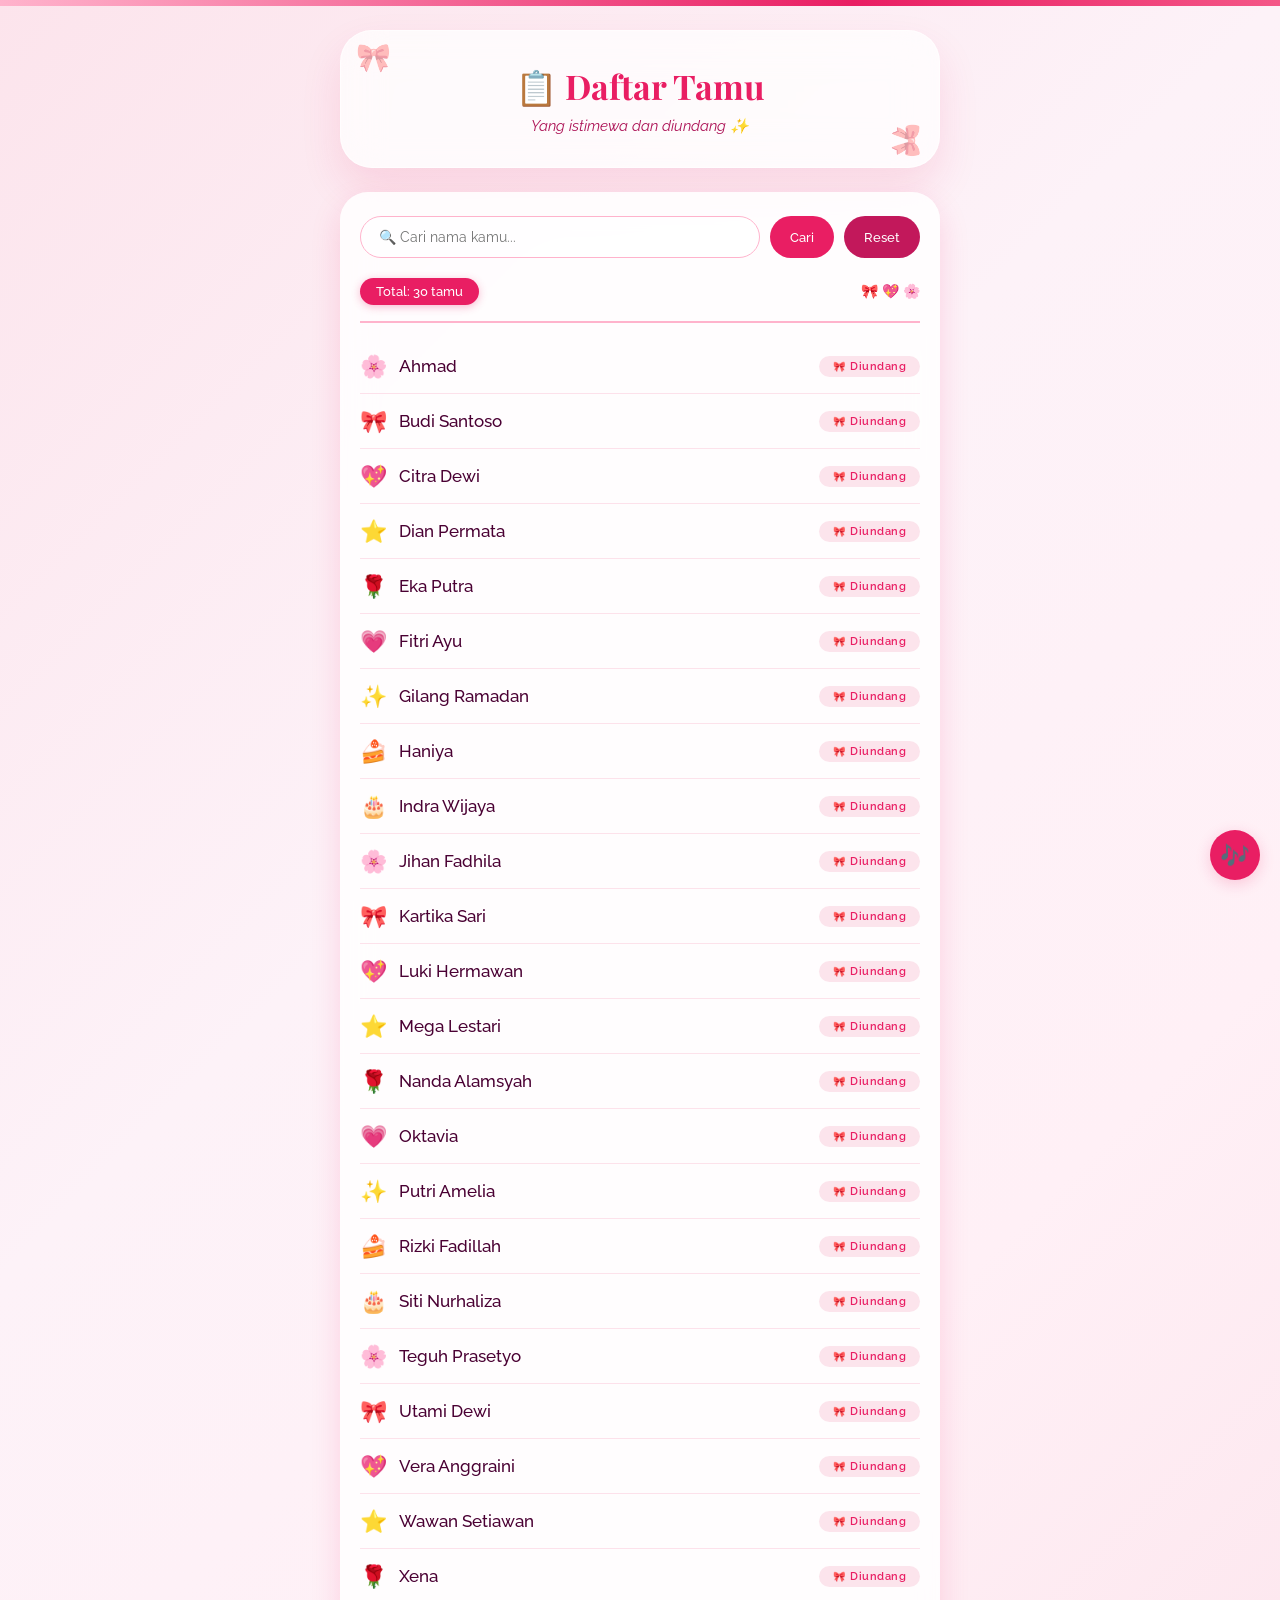
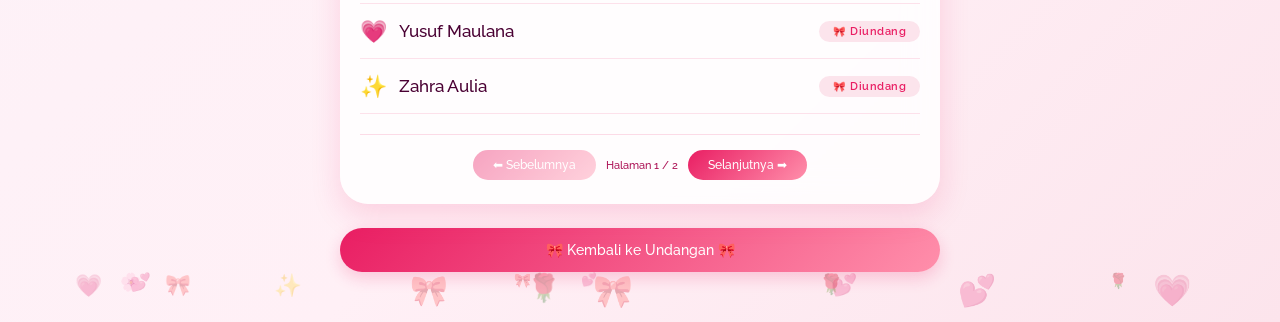
==== PAGES/guestlist.html @ 585c8996 "first commit" ====
<!DOCTYPE html>
<html lang="id">
<head>
<meta charset="UTF-8">
<meta name="viewport" content="width=device-width, initial-scale=1.0, user-scalable=yes">
<title>Daftar Tamu Undangan</title>
<link href="https://fonts.googleapis.com/css2?family=Playfair+Display:ital,wght@0,400;0,500;0,600;0,700;1,400&family=Raleway:wght@300;400;500;600&display=swap" rel="stylesheet">
<link rel="stylesheet" href="../CSS/guestlist.css">
</head>
<body>

<div class="ribbon-top"></div>

<div class="container">
  <div class="header-card">
    <h1>📋 Daftar Tamu</h1>
    <p>Yang istimewa dan diundang ✨</p>
  </div>

  <div class="list-card">
    <div class="search-box">
      <input type="text" id="searchInput" placeholder="🔍 Cari nama kamu...">
      <button id="searchBtn">Cari</button>
      <button id="resetBtn" style="background:#c2185b;">Reset</button>
    </div>

    <div class="list-header">
      <span class="total-badge" id="totalCount">Total: 0 tamu</span>
      <span style="font-size: 14px;">🎀 💖 🌸</span>
    </div>

    <ul class="guest-list" id="guestList"></ul>

    <div class="pagination" id="pagination">
      <button id="prevBtn">⬅ Sebelumnya</button>
      <span class="page-info" id="pageInfo">Halaman 1 / 1</span>
      <button id="nextBtn">Selanjutnya ➡</button>
    </div>
  </div>

  <a href="invitation.html" class="back-btn">🎀 Kembali ke Undangan 🎀</a>
</div>

<div class="music-btn" id="musicBtn">🎵</div>
<audio id="bgMusic" loop>
<source src="../ASSETS/MUSIC/selamat.mpeg">
</audio>

<script src="../JS/guestlist.js"></script>
</body>
</html>
---- CSS/guestlist.css ----
* {
  margin: 0;
  padding: 0;
  box-sizing: border-box;
}

body {
  min-height: 100vh;
  background: linear-gradient(135deg, #fce4ec 0%, #fdf2f8 40%, #fff0f6 70%, #fce4ec 100%);
  font-family: 'Raleway', sans-serif;
  padding: 30px 20px 50px;
  position: relative;
}

.ribbon-top {
  position: fixed;
  top: 0;
  left: 0;
  right: 0;
  height: 6px;
  background: linear-gradient(90deg, #ffb3cc, #e91e63, #ff8fab, #ffb3cc);
  background-size: 200% 100%;
  animation: ribbonSlide 3s linear infinite;
  z-index: 100;
}

@keyframes ribbonSlide {
  0% { background-position: 0% 0%; }
  100% { background-position: 200% 0%; }
}

.container {
  max-width: 600px;
  margin: 0 auto;
  position: relative;
  z-index: 1;
}

.header-card {
  background: rgba(255, 255, 255, 0.75);
  backdrop-filter: blur(20px);
  border-radius: 32px;
  padding: 32px 24px;
  text-align: center;
  margin-bottom: 24px;
  box-shadow: 0 20px 40px rgba(233, 30, 99, 0.12);
  border: 1px solid rgba(255, 255, 255, 0.6);
  position: relative;
  overflow: hidden;
}

.header-card::before {
  content: '🎀';
  position: absolute;
  top: 10px;
  left: 15px;
  font-size: 28px;
  opacity: 0.4;
}

.header-card::after {
  content: '🎀';
  position: absolute;
  bottom: 10px;
  right: 15px;
  font-size: 28px;
  opacity: 0.4;
  transform: rotate(90deg);
}

.header-card h1 {
  font-family: 'Playfair Display', serif;
  font-size: 34px;
  color: #e91e63;
  margin-bottom: 8px;
}

.header-card p {
  color: #ad1457;
  font-size: 15px;
  font-style: italic;
}

.list-card {
  background: rgba(255, 255, 255, 0.85);
  backdrop-filter: blur(16px);
  border-radius: 28px;
  padding: 24px 20px;
  box-shadow: 0 12px 30px rgba(233, 30, 99, 0.15);
  border: none;
  position: relative;
}

.search-box {
  margin-bottom: 20px;
  display: flex;
  gap: 10px;
  flex-wrap: wrap;
}

.search-box input {
  flex: 1;
  padding: 12px 18px;
  border: 1px solid #ffb3cc;
  border-radius: 60px;
  font-family: 'Raleway', sans-serif;
  font-size: 14px;
  outline: none;
  background: rgba(255,255,255,0.7);
  transition: all 0.2s;
}

.search-box input:focus {
  border-color: #e91e63;
  background: white;
}

.search-box button {
  padding: 12px 20px;
  background: #e91e63;
  border: none;
  border-radius: 60px;
  color: white;
  font-family: 'Raleway', sans-serif;
  font-weight: 500;
  cursor: pointer;
  transition: all 0.2s;
}

.search-box button:hover {
  background: #c2185b;
  transform: scale(0.97);
}

.list-header {
  display: flex;
  justify-content: space-between;
  align-items: baseline;
  padding-bottom: 16px;
  border-bottom: 2px solid #ffb3cc;
  margin-bottom: 16px;
  flex-wrap: wrap;
  gap: 10px;
}

.total-badge {
  background: #e91e63;
  color: white;
  padding: 6px 16px;
  border-radius: 50px;
  font-size: 13px;
  font-weight: 500;
  box-shadow: 0 2px 8px rgba(233,30,99,0.3);
}

.guest-list {
  list-style: none;
  margin: 0;
  padding: 0;
  min-height: 300px;
}

.guest-list li {
  display: flex;
  align-items: center;
  justify-content: space-between;
  padding: 14px 0;
  border-bottom: 1px solid rgba(233, 30, 99, 0.12);
  transition: all 0.2s ease;
}

.guest-list li:hover {
  background: rgba(255,255,255,0.4);
  margin: 0 -8px;
  padding: 14px 8px;
  border-radius: 16px;
}

.guest-name {
  display: flex;
  align-items: center;
  gap: 12px;
  font-size: 17px;
  font-weight: 500;
  color: #4a0033;
}

.guest-name .emoji {
  font-size: 22px;
}

.status {
  font-size: 11px;
  font-weight: 600;
  padding: 4px 14px;
  border-radius: 50px;
  background: #fce4ec;
  color: #e91e63;
  letter-spacing: 0.5px;
  display: flex;
  align-items: center;
  gap: 5px;
}

.status::before {
  content: '🎀';
  font-size: 10px;
}

.pagination {
  display: flex;
  justify-content: center;
  align-items: center;
  gap: 10px;
  margin-top: 20px;
  padding-top: 15px;
  border-top: 1px solid rgba(233,30,99,0.15);
  flex-wrap: wrap;
}

.pagination button {
  padding: 8px 20px;
  background: linear-gradient(135deg, #e91e63, #ff8fab);
  border: none;
  border-radius: 50px;
  color: white;
  font-family: 'Raleway', sans-serif;
  font-weight: 500;
  font-size: 12px;
  cursor: pointer;
  transition: all 0.2s;
  min-width: 90px;
}

.pagination button:hover:not(:disabled) {
  transform: translateY(-2px);
  box-shadow: 0 4px 12px rgba(233,30,99,0.3);
}

.pagination button:disabled {
  opacity: 0.4;
  cursor: not-allowed;
}

.page-info {
  font-size: 11px;
  color: #ad1457;
  font-weight: 500;
  white-space: nowrap;
}

@media (max-width: 480px) {
  .pagination {
    gap: 8px;
  }
  .pagination button {
    padding: 9px 20px;
    font-size: 14px;
    min-width: 110px;
  }
  .page-info {
    font-size: 10px;
    order: -1;
    width: 100%;
    text-align: center;
    margin-bottom: 5px;
  }
}

.back-btn {
  display: block;
  text-align: center;
  margin-top: 24px;
  padding: 14px 24px;
  background: linear-gradient(135deg, #e91e63, #ff8fab);
  color: white;
  text-decoration: none;
  border-radius: 60px;
  font-weight: 500;
  font-size: 14px;
  transition: all 0.2s ease;
  box-shadow: 0 6px 16px rgba(233, 30, 99, 0.2);
}

.back-btn:hover {
  transform: translateY(-2px);
  box-shadow: 0 10px 24px rgba(233, 30, 99, 0.3);
}

.empty-state {
  text-align: center;
  padding: 40px 20px;
  color: #c2185b;
  font-style: italic;
}

.floating-heart {
  position: fixed;
  font-size: 14px;
  pointer-events: none;
  animation: floatHeart 6s ease-in-out infinite;
  opacity: 0.3;
  z-index: 0;
}

@keyframes floatHeart {
  0% { transform: translateY(100vh) rotate(0deg); opacity: 0; }
  10% { opacity: 0.4; }
  90% { opacity: 0.3; }
  100% { transform: translateY(-20vh) rotate(360deg); opacity: 0; }
}

.music-btn {
  position: fixed;
  bottom: 20px;
  right: 20px;
  width: 50px;
  height: 50px;
  background: rgba(255,255,255,0.85);
  backdrop-filter: blur(12px);
  border-radius: 50%;
  display: flex;
  align-items: center;
  justify-content: center;
  font-size: 24px;
  cursor: pointer;
  box-shadow: 0 4px 15px rgba(233,30,99,0.2);
  z-index: 999;
  transition: all 0.2s;
  border: 1px solid rgba(233,30,99,0.3);
}

.music-btn:hover {
  transform: scale(1.05);
}

.music-btn.playing {
  background: #e91e63;
  color: white;
  animation: musicPulse 1s infinite;
}

@keyframes musicPulse {
  0%,100% { box-shadow: 0 4px 15px rgba(233,30,99,0.3); }
  50% { box-shadow: 0 4px 25px rgba(233,30,99,0.6); }
}


/* Hilangkan efek biru saat klik di HP */
button,
a,
.music-btn,
.back-btn,
.pagination button,
.search-box button {
  -webkit-tap-highlight-color: transparent;
  tap-highlight-color: transparent;
  outline: none;
  user-select: none;
}
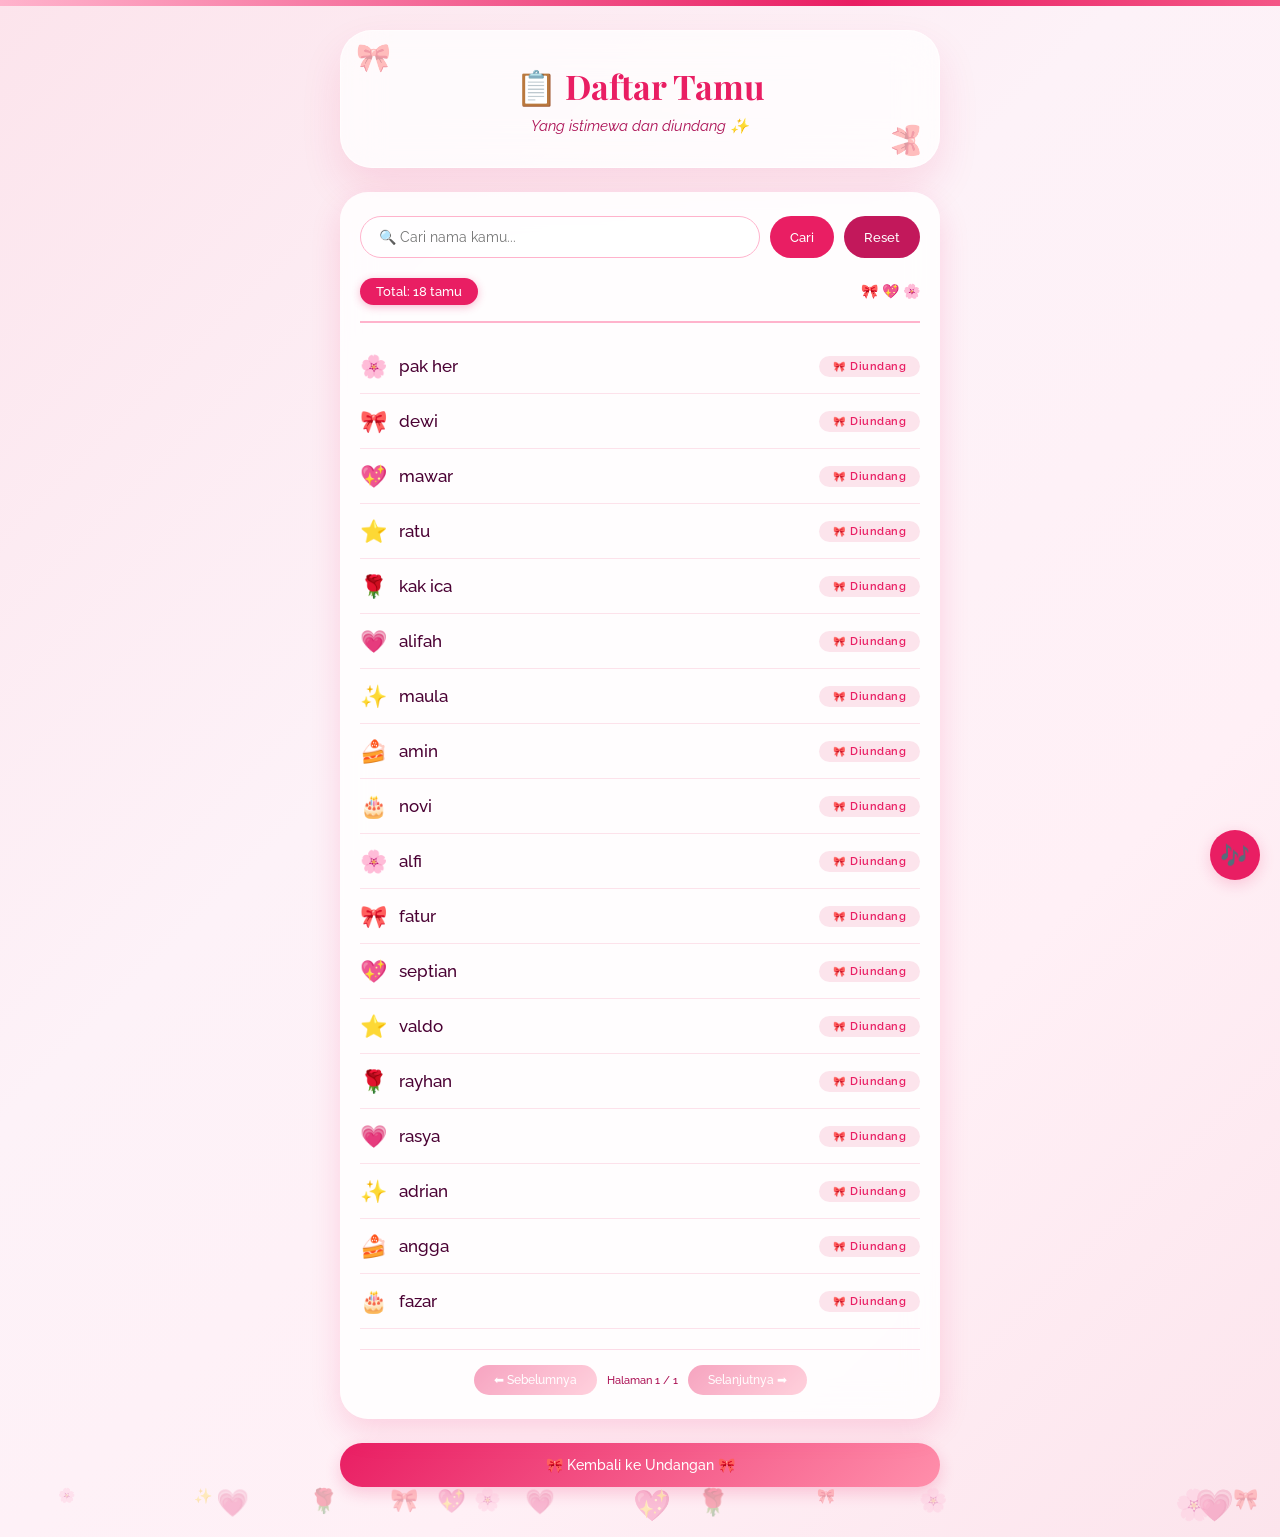
==== commit 64831f81: "update tampilan website" ====
--- a/PAGES/guestlist.html
+++ b/PAGES/guestlist.html
@@ -43,7 +43,7 @@
 
 <div class="music-btn" id="musicBtn">🎵</div>
 <audio id="bgMusic" loop>
-<source src="../ASSETS/MUSIC/selamat.mpeg">
+<source src="../ASSETS/MUSIC/mantap.mpeg">
 </audio>
 
 <script src="../JS/guestlist.js"></script>
